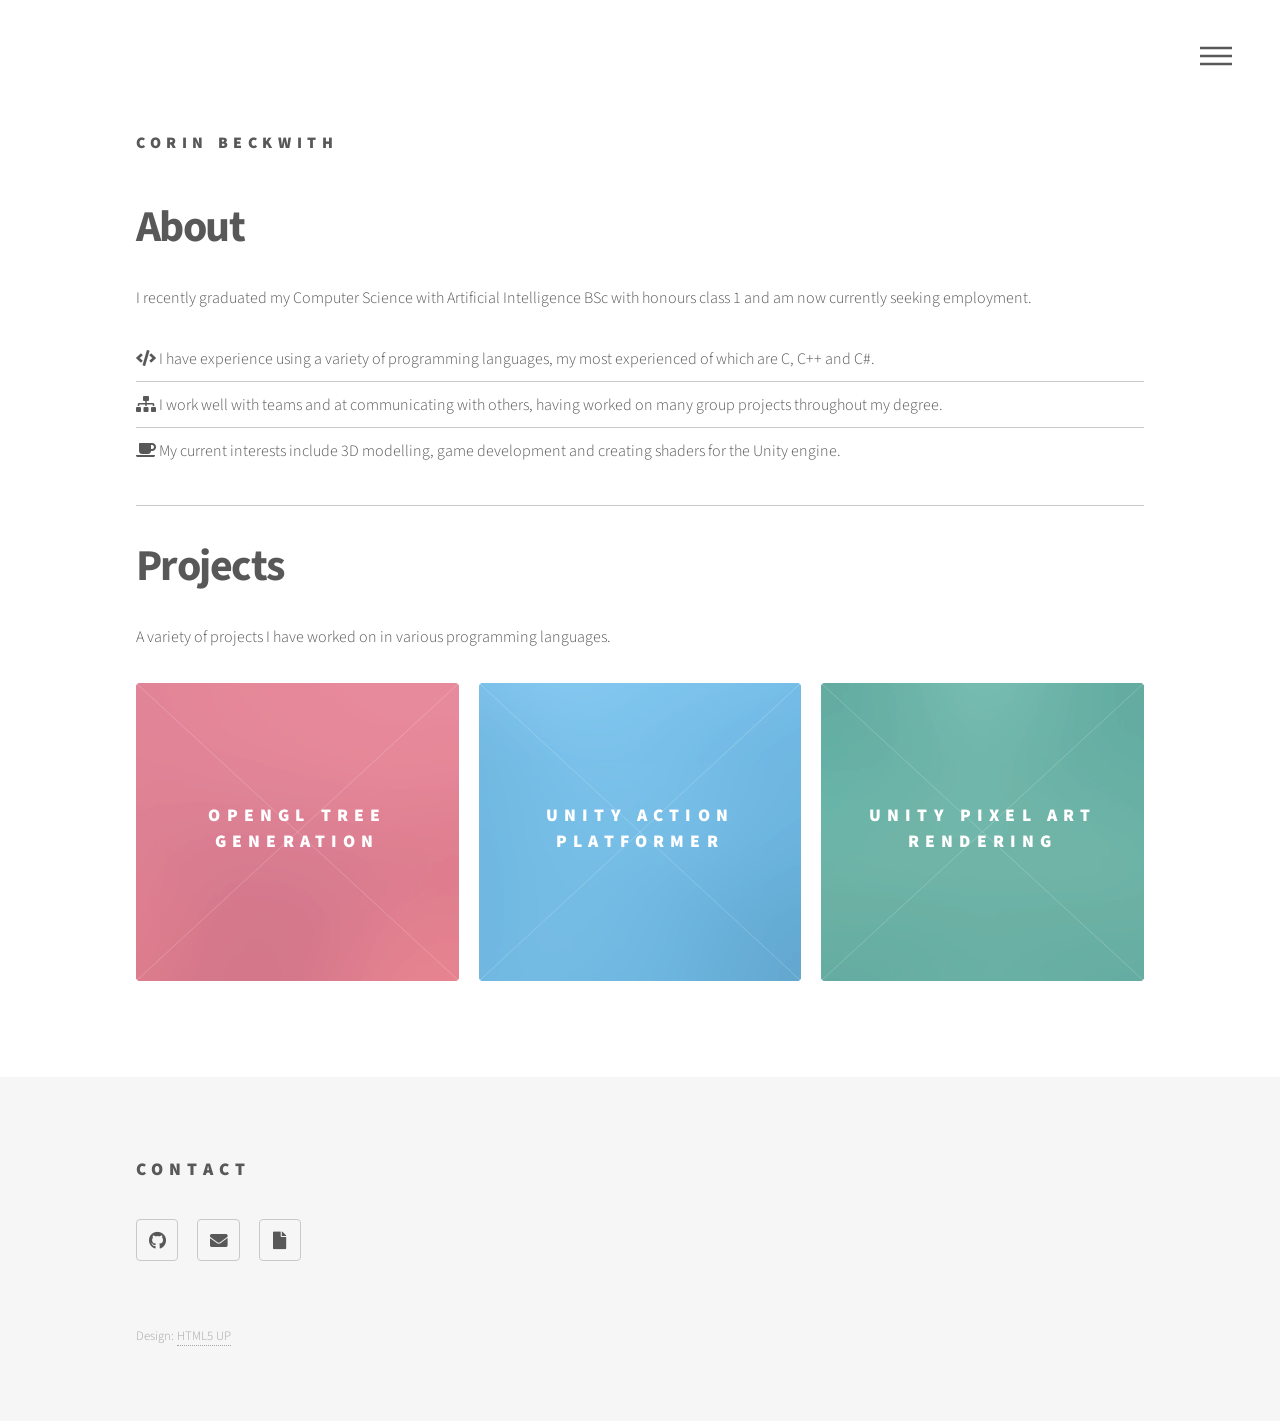
==== index.html @ a9a89be9 "Restructured file hierarchy" ====
<!DOCTYPE HTML>
<!--
	Phantom by HTML5 UP
	html5up.net | @ajlkn
	Free for personal and commercial use under the CCA 3.0 license (html5up.net/license)
-->
<html>
	<head>
		<title>Corin Beckwith</title>
		<meta charset="utf-8" />
		<meta name="viewport" content="width=device-width, initial-scale=1, user-scalable=no" />
		<link rel="stylesheet" href="assets/css/main.css" />
		<noscript><link rel="stylesheet" href="assets/css/noscript.css" /></noscript>
	</head>
	<body class="is-preload">
		<!-- Wrapper -->
			<div id="wrapper">

				<!-- Header -->
					<header id="header">
						<div class="inner">

							<!-- Logo -->
								<a href="index.html" class="logo">
									<span class="title">Corin Beckwith</span>
								</a>

							<!-- Nav -->
								<nav>
									<ul>
										<li><a href="#menu">Menu</a></li>
									</ul>
								</nav>

						</div>
					</header>

				<!-- Menu -->
					<nav id="menu">
						<h2>Menu</h2>
						<ul>
							<li><a href="index.html">Home</a></li>
							<li><a href="contact.html">Contact</a></li>
						</ul>
					</nav>

				<!-- Main -->
					<div id="main">
						<div class="inner">
							<header>
								<h1>About<br /></h1>
								<p>I recently graduated my Computer Science with Artificial Intelligence BSc with honours class 1 and am now currently seeking employment.</p>
									<ul class="alt">
										<li><i class="icon solid fa-code"></i> I have experience using a variety of programming languages, my most experienced of which are C, C++ and C#.</li>
										<li><i class="icon solid fa-sitemap"></i> I work well with teams and at communicating with others, having worked on many group projects throughout my degree.</li>
										<li><i class="icon solid fa-coffee"></i> My current interests include 3D modelling, game development and creating shaders for the Unity engine.</li> 
									</ul>
								<hr />
								<h1>Projects<br /></h1>
								<p>A variety of projects I have worked on in various programming languages.</p>
							</header>
							<section class="tiles">
								<article class="style1">
									<span class="image">
										<img src="images/pic01.jpg" alt="" />
									</span>
									<a href="project1.html">
										<h2>OpenGL Tree Generation</h2>
										<div class="content">
											<p>C++ | My degree dissertation on procedural tree generation with level of detail (LOD) variants.</p>
										</div>
									</a>
								</article>
								<article class="style2">
									<span class="image">
										<img src="images/pic02.jpg" alt="" />
									</span>
									<a href="project2.html">
										<h2>Unity Action Platformer</h2>
										<div class="content">
											<p>C# | Unity | A personal game I've been gradually developing by myself.</p>
										</div>
									</a>
								</article>
								<article class="style3">
									<span class="image">
										<img src="images/pic03.jpg" alt="" />
									</span>
									<a href="project3.html">
										<h2>Unity Pixel Art Rendering</h2>
										<div class="content">
											<p>C# | Unity | A small project to achieve a 2D pixel art aesthetic when rendering 3D objects.</p>
										</div>
									</a>
								</article>
								<!--
								<article class="style4">
									<span class="image">
										<img src="images/pic04.jpg" alt="" />
									</span>
									<a href="generic.html">
										<h2>Tempus</h2>
										<div class="content">
											<p>Sed nisl arcu euismod sit amet nisi lorem etiam dolor veroeros et feugiat.</p>
										</div>
									</a>
								</article>
								<article class="style5">
									<span class="image">
										<img src="images/pic05.jpg" alt="" />
									</span>
									<a href="generic.html">
										<h2>Aliquam</h2>
										<div class="content">
											<p>Sed nisl arcu euismod sit amet nisi lorem etiam dolor veroeros et feugiat.</p>
										</div>
									</a>
								</article>
								<article class="style6">
									<span class="image">
										<img src="images/pic06.jpg" alt="" />
									</span>
									<a href="generic.html">
										<h2>Veroeros</h2>
										<div class="content">
											<p>Sed nisl arcu euismod sit amet nisi lorem etiam dolor veroeros et feugiat.</p>
										</div>
									</a>
								</article>
								<article class="style2">
									<span class="image">
										<img src="images/pic07.jpg" alt="" />
									</span>
									<a href="generic.html">
										<h2>Ipsum</h2>
										<div class="content">
											<p>Sed nisl arcu euismod sit amet nisi lorem etiam dolor veroeros et feugiat.</p>
										</div>
									</a>
								</article>
								<article class="style3">
									<span class="image">
										<img src="images/pic08.jpg" alt="" />
									</span>
									<a href="generic.html">
										<h2>Dolor</h2>
										<div class="content">
											<p>Sed nisl arcu euismod sit amet nisi lorem etiam dolor veroeros et feugiat.</p>
										</div>
									</a>
								</article>
								<article class="style1">
									<span class="image">
										<img src="images/pic09.jpg" alt="" />
									</span>
									<a href="generic.html">
										<h2>Nullam</h2>
										<div class="content">
											<p>Sed nisl arcu euismod sit amet nisi lorem etiam dolor veroeros et feugiat.</p>
										</div>
									</a>
								</article>
								<article class="style5">
									<span class="image">
										<img src="images/pic10.jpg" alt="" />
									</span>
									<a href="generic.html">
										<h2>Ultricies</h2>
										<div class="content">
											<p>Sed nisl arcu euismod sit amet nisi lorem etiam dolor veroeros et feugiat.</p>
										</div>
									</a>
								</article>
								<article class="style6">
									<span class="image">
										<img src="images/pic11.jpg" alt="" />
									</span>
									<a href="generic.html">
										<h2>Dictum</h2>
										<div class="content">
											<p>Sed nisl arcu euismod sit amet nisi lorem etiam dolor veroeros et feugiat.</p>
										</div>
									</a>
								</article>
								<article class="style4">
									<span class="image">
										<img src="images/pic12.jpg" alt="" />
									</span>
									<a href="generic.html">
										<h2>Pretium</h2>
										<div class="content">
											<p>Sed nisl arcu euismod sit amet nisi lorem etiam dolor veroeros et feugiat.</p>
										</div>
									</a>
								</article>
								-->
							</section>
						</div>
					</div>

					<!-- Footer -->
					<footer id="footer">
						<div class="inner">
							<section>
								<h2>Contact</h2>
								<ul class="icons">
									<li><a href="https://github.com/Spectrum73" class="icon brands style2 fa-github"><span class="label">GitHub</span></a></li>
									<li><a href="mailto: corinbeckwith@gmail.com" class="icon solid style2 fa-envelope"><span class="label">Email</span></a></li>
									<li><a href="https://www.linkedin.com/in/corin-beckwith-b2b0a7327/" class="icon solid style2 fa-file"><span class="label"></span></a></li>
								</ul>
							</section>
							<ul class="copyright">
								<li>Design: <a href="http://html5up.net">HTML5 UP</a></li>
							</ul>
						</div>
					</footer>

			</div>

		<!-- Scripts -->
			<script src="assets/js/jquery.min.js"></script>
			<script src="assets/js/browser.min.js"></script>
			<script src="assets/js/breakpoints.min.js"></script>
			<script src="assets/js/util.js"></script>
			<script src="assets/js/main.js"></script>

	</body>
</html>
---- assets/css/main.css ----
@import url(fontawesome-all.min.css);
@import url("https://fonts.googleapis.com/css?family=Source+Sans+Pro:300,700,900");

/*
	Phantom by HTML5 UP
	html5up.net | @ajlkn
	Free for personal and commercial use under the CCA 3.0 license (html5up.net/license)
*/

html, body, div, span, applet, object,
iframe, h1, h2, h3, h4, h5, h6, p, blockquote,
pre, a, abbr, acronym, address, big, cite,
code, del, dfn, em, img, ins, kbd, q, s, samp,
small, strike, strong, sub, sup, tt, var, b,
u, i, center, dl, dt, dd, ol, ul, li, fieldset,
form, label, legend, table, caption, tbody,
tfoot, thead, tr, th, td, article, aside,
canvas, details, embed, figure, figcaption,
footer, header, hgroup, menu, nav, output, ruby,
section, summary, time, mark, audio, video {
	margin: 0;
	padding: 0;
	border: 0;
	font-size: 100%;
	font: inherit;
	vertical-align: baseline;}

article, aside, details, figcaption, figure,
footer, header, hgroup, menu, nav, section {
	display: block;}

body {
	line-height: 1;
}

ol, ul {
	list-style: none;
}

blockquote, q {
	quotes: none;
}

	blockquote:before, blockquote:after, q:before, q:after {
		content: '';
		content: none;
	}

table {
	border-collapse: collapse;
	border-spacing: 0;
}

body {
	-webkit-text-size-adjust: none;
}

mark {
	background-color: transparent;
	color: inherit;
}

input::-moz-focus-inner {
	border: 0;
	padding: 0;
}

input, select, textarea {
	-moz-appearance: none;
	-webkit-appearance: none;
	-ms-appearance: none;
	appearance: none;
}

/* Basic */

	@-ms-viewport {
		width: device-width;
	}

	body {
		-ms-overflow-style: scrollbar;
	}

	@media screen and (max-width: 480px) {

		html, body {
			min-width: 320px;
		}

	}

	html {
		box-sizing: border-box;
	}

	*, *:before, *:after {
		box-sizing: inherit;
	}

	body {
		background: #ffffff;
	}

		body.is-preload *, body.is-preload *:before, body.is-preload *:after {
			-moz-animation: none !important;
			-webkit-animation: none !important;
			-ms-animation: none !important;
			animation: none !important;
			-moz-transition: none !important;
			-webkit-transition: none !important;
			-ms-transition: none !important;
			transition: none !important;
		}

/* Type */

	body, input, select, textarea {
		color: #585858;
		font-family: "Source Sans Pro", Helvetica, sans-serif;
		font-size: 16pt;
		font-weight: 300;
		line-height: 1.75;
	}

		@media screen and (max-width: 1680px) {

			body, input, select, textarea {
				font-size: 14pt;
			}

		}

		@media screen and (max-width: 1280px) {

			body, input, select, textarea {
				font-size: 12pt;
			}

		}

	a {
		-moz-transition: border-bottom-color 0.2s ease, color 0.2s ease;
		-webkit-transition: border-bottom-color 0.2s ease, color 0.2s ease;
		-ms-transition: border-bottom-color 0.2s ease, color 0.2s ease;
		transition: border-bottom-color 0.2s ease, color 0.2s ease;
		text-decoration: none;
		color: #585858;
		border-bottom: dotted 1px rgba(88, 88, 88, 0.5);
	}

		a:hover {
			border-bottom-color: transparent;
			color: #f2849e !important;
		}

	strong, b {
		font-weight: 900;
	}

	em, i {
		font-style: italic;
	}

	p {
		margin: 0 0 2em 0;
	}

	h1 {
		font-size: 2.75em;
		font-weight: 700;
		line-height: 1.3;
		margin: 0 0 1em 0;
		letter-spacing: -0.035em;
	}

		h1 a {
			color: inherit;
		}

		@media screen and (max-width: 736px) {

			h1 {
				font-size: 2em;
				margin: 0 0 1em 0;
			}

		}

		@media screen and (max-width: 360px) {

			h1 {
				font-size: 1.75em;
			}

		}

	h2, h3, h4, h5, h6 {
		font-weight: 900;
		line-height: 1.5;
		margin: 0 0 2em 0;
		text-transform: uppercase;
		letter-spacing: 0.35em;
	}

		h2 a, h3 a, h4 a, h5 a, h6 a {
			color: inherit;
		}

	h2 {
		font-size: 1.1em;
	}

	h3 {
		font-size: 1em;
	}

	h4 {
		font-size: 0.8em;
	}

	h5 {
		font-size: 0.8em;
	}

	h6 {
		font-size: 0.8em;
	}

	@media screen and (max-width: 980px) {

		h1 br, h2 br, h3 br, h4 br, h5 br, h6 br {
			display: none;
		}

	}

	@media screen and (max-width: 736px) {

		h2 {
			font-size: 1em;
		}

		h3 {
			font-size: 0.8em;
		}

	}

	sub {
		font-size: 0.8em;
		position: relative;
		top: 0.5em;
	}

	sup {
		font-size: 0.8em;
		position: relative;
		top: -0.5em;
	}

	blockquote {
		border-left: solid 4px #c9c9c9;
		font-style: italic;
		margin: 0 0 2em 0;
		padding: 0.5em 0 0.5em 2em;
	}

	code {
		background: rgba(144, 144, 144, 0.075);
		border-radius: 4px;
		border: solid 1px #c9c9c9;
		font-family: "Courier New", monospace;
		font-size: 0.9em;
		margin: 0 0.25em;
		padding: 0.25em 0.65em;
	}

	pre {
		-webkit-overflow-scrolling: touch;
		font-family: "Courier New", monospace;
		font-size: 0.9em;
		margin: 0 0 2em 0;
	}

		pre code {
			display: block;
			line-height: 1.75;
			padding: 1em 1.5em;
			overflow-x: auto;
		}

	hr {
		border: 0;
		border-bottom: solid 1px #c9c9c9;
		margin: 2em 0;
	}

		hr.major {
			margin: 3em 0;
		}

	.align-left {
		text-align: left;
	}

	.align-center {
		text-align: center;
	}

	.align-right {
		text-align: right;
	}

/* Row */

	.row {
		display: flex;
		flex-wrap: wrap;
		box-sizing: border-box;
		align-items: stretch;
	}

		.row > * {
			box-sizing: border-box;
		}

		.row.gtr-uniform > * > :last-child {
			margin-bottom: 0;
		}

		.row.aln-left {
			justify-content: flex-start;
		}

		.row.aln-center {
			justify-content: center;
		}

		.row.aln-right {
			justify-content: flex-end;
		}

		.row.aln-top {
			align-items: flex-start;
		}

		.row.aln-middle {
			align-items: center;
		}

		.row.aln-bottom {
			align-items: flex-end;
		}

		.row > .imp {
			order: -1;
		}

		.row > .col-1 {
			width: 8.33333%;
		}

		.row > .off-1 {
			margin-left: 8.33333%;
		}

		.row > .col-2 {
			width: 16.66667%;
		}

		.row > .off-2 {
			margin-left: 16.66667%;
		}

		.row > .col-3 {
			width: 25%;
		}

		.row > .off-3 {
			margin-left: 25%;
		}

		.row > .col-4 {
			width: 33.33333%;
		}

		.row > .off-4 {
			margin-left: 33.33333%;
		}

		.row > .col-5 {
			width: 41.66667%;
		}

		.row > .off-5 {
			margin-left: 41.66667%;
		}

		.row > .col-6 {
			width: 50%;
		}

		.row > .off-6 {
			margin-left: 50%;
		}

		.row > .col-7 {
			width: 58.33333%;
		}

		.row > .off-7 {
			margin-left: 58.33333%;
		}

		.row > .col-8 {
			width: 66.66667%;
		}

		.row > .off-8 {
			margin-left: 66.66667%;
		}

		.row > .col-9 {
			width: 75%;
		}

		.row > .off-9 {
			margin-left: 75%;
		}

		.row > .col-10 {
			width: 83.33333%;
		}

		.row > .off-10 {
			margin-left: 83.33333%;
		}

		.row > .col-11 {
			width: 91.66667%;
		}

		.row > .off-11 {
			margin-left: 91.66667%;
		}

		.row > .col-12 {
			width: 100%;
		}

		.row > .off-12 {
			margin-left: 100%;
		}

		.row.gtr-0 {
			margin-top: 0;
			margin-left: 0em;
		}

			.row.gtr-0 > * {
				padding: 0 0 0 0em;
			}

			.row.gtr-0.gtr-uniform {
				margin-top: 0em;
			}

				.row.gtr-0.gtr-uniform > * {
					padding-top: 0em;
				}

		.row.gtr-25 {
			margin-top: 0;
			margin-left: -0.5em;
		}

			.row.gtr-25 > * {
				padding: 0 0 0 0.5em;
			}

			.row.gtr-25.gtr-uniform {
				margin-top: -0.5em;
			}

				.row.gtr-25.gtr-uniform > * {
					padding-top: 0.5em;
				}

		.row.gtr-50 {
			margin-top: 0;
			margin-left: -1em;
		}

			.row.gtr-50 > * {
				padding: 0 0 0 1em;
			}

			.row.gtr-50.gtr-uniform {
				margin-top: -1em;
			}

				.row.gtr-50.gtr-uniform > * {
					padding-top: 1em;
				}

		.row {
			margin-top: 0;
			margin-left: -2em;
		}

			.row > * {
				padding: 0 0 0 2em;
			}

			.row.gtr-uniform {
				margin-top: -2em;
			}

				.row.gtr-uniform > * {
					padding-top: 2em;
				}

		.row.gtr-150 {
			margin-top: 0;
			margin-left: -3em;
		}

			.row.gtr-150 > * {
				padding: 0 0 0 3em;
			}

			.row.gtr-150.gtr-uniform {
				margin-top: -3em;
			}

				.row.gtr-150.gtr-uniform > * {
					padding-top: 3em;
				}

		.row.gtr-200 {
			margin-top: 0;
			margin-left: -4em;
		}

			.row.gtr-200 > * {
				padding: 0 0 0 4em;
			}

			.row.gtr-200.gtr-uniform {
				margin-top: -4em;
			}

				.row.gtr-200.gtr-uniform > * {
					padding-top: 4em;
				}

		@media screen and (max-width: 1680px) {

			.row {
				display: flex;
				flex-wrap: wrap;
				box-sizing: border-box;
				align-items: stretch;
			}

				.row > * {
					box-sizing: border-box;
				}

				.row.gtr-uniform > * > :last-child {
					margin-bottom: 0;
				}

				.row.aln-left {
					justify-content: flex-start;
				}

				.row.aln-center {
					justify-content: center;
				}

				.row.aln-right {
					justify-content: flex-end;
				}

				.row.aln-top {
					align-items: flex-start;
				}

				.row.aln-middle {
					align-items: center;
				}

				.row.aln-bottom {
					align-items: flex-end;
				}

				.row > .imp-xlarge {
					order: -1;
				}

				.row > .col-1-xlarge {
					width: 8.33333%;
				}

				.row > .off-1-xlarge {
					margin-left: 8.33333%;
				}

				.row > .col-2-xlarge {
					width: 16.66667%;
				}

				.row > .off-2-xlarge {
					margin-left: 16.66667%;
				}

				.row > .col-3-xlarge {
					width: 25%;
				}

				.row > .off-3-xlarge {
					margin-left: 25%;
				}

				.row > .col-4-xlarge {
					width: 33.33333%;
				}

				.row > .off-4-xlarge {
					margin-left: 33.33333%;
				}

				.row > .col-5-xlarge {
					width: 41.66667%;
				}

				.row > .off-5-xlarge {
					margin-left: 41.66667%;
				}

				.row > .col-6-xlarge {
					width: 50%;
				}

				.row > .off-6-xlarge {
					margin-left: 50%;
				}

				.row > .col-7-xlarge {
					width: 58.33333%;
				}

				.row > .off-7-xlarge {
					margin-left: 58.33333%;
				}

				.row > .col-8-xlarge {
					width: 66.66667%;
				}

				.row > .off-8-xlarge {
					margin-left: 66.66667%;
				}

				.row > .col-9-xlarge {
					width: 75%;
				}

				.row > .off-9-xlarge {
					margin-left: 75%;
				}

				.row > .col-10-xlarge {
					width: 83.33333%;
				}

				.row > .off-10-xlarge {
					margin-left: 83.33333%;
				}

				.row > .col-11-xlarge {
					width: 91.66667%;
				}

				.row > .off-11-xlarge {
					margin-left: 91.66667%;
				}

				.row > .col-12-xlarge {
					width: 100%;
				}

				.row > .off-12-xlarge {
					margin-left: 100%;
				}

				.row.gtr-0 {
					margin-top: 0;
					margin-left: 0em;
				}

					.row.gtr-0 > * {
						padding: 0 0 0 0em;
					}

					.row.gtr-0.gtr-uniform {
						margin-top: 0em;
					}

						.row.gtr-0.gtr-uniform > * {
							padding-top: 0em;
						}

				.row.gtr-25 {
					margin-top: 0;
					margin-left: -0.5em;
				}

					.row.gtr-25 > * {
						padding: 0 0 0 0.5em;
					}

					.row.gtr-25.gtr-uniform {
						margin-top: -0.5em;
					}

						.row.gtr-25.gtr-uniform > * {
							padding-top: 0.5em;
						}

				.row.gtr-50 {
					margin-top: 0;
					margin-left: -1em;
				}

					.row.gtr-50 > * {
						padding: 0 0 0 1em;
					}

					.row.gtr-50.gtr-uniform {
						margin-top: -1em;
					}

						.row.gtr-50.gtr-uniform > * {
							padding-top: 1em;
						}

				.row {
					margin-top: 0;
					margin-left: -2em;
				}

					.row > * {
						padding: 0 0 0 2em;
					}

					.row.gtr-uniform {
						margin-top: -2em;
					}

						.row.gtr-uniform > * {
							padding-top: 2em;
						}

				.row.gtr-150 {
					margin-top: 0;
					margin-left: -3em;
				}

					.row.gtr-150 > * {
						padding: 0 0 0 3em;
					}

					.row.gtr-150.gtr-uniform {
						margin-top: -3em;
					}

						.row.gtr-150.gtr-uniform > * {
							padding-top: 3em;
						}

				.row.gtr-200 {
					margin-top: 0;
					margin-left: -4em;
				}

					.row.gtr-200 > * {
						padding: 0 0 0 4em;
					}

					.row.gtr-200.gtr-uniform {
						margin-top: -4em;
					}

						.row.gtr-200.gtr-uniform > * {
							padding-top: 4em;
						}

		}

		@media screen and (max-width: 1280px) {

			.row {
				display: flex;
				flex-wrap: wrap;
				box-sizing: border-box;
				align-items: stretch;
			}

				.row > * {
					box-sizing: border-box;
				}

				.row.gtr-uniform > * > :last-child {
					margin-bottom: 0;
				}

				.row.aln-left {
					justify-content: flex-start;
				}

				.row.aln-center {
					justify-content: center;
				}

				.row.aln-right {
					justify-content: flex-end;
				}

				.row.aln-top {
					align-items: flex-start;
				}

				.row.aln-middle {
					align-items: center;
				}

				.row.aln-bottom {
					align-items: flex-end;
				}

				.row > .imp-large {
					order: -1;
				}

				.row > .col-1-large {
					width: 8.33333%;
				}

				.row > .off-1-large {
					margin-left: 8.33333%;
				}

				.row > .col-2-large {
					width: 16.66667%;
				}

				.row > .off-2-large {
					margin-left: 16.66667%;
				}

				.row > .col-3-large {
					width: 25%;
				}

				.row > .off-3-large {
					margin-left: 25%;
				}

				.row > .col-4-large {
					width: 33.33333%;
				}

				.row > .off-4-large {
					margin-left: 33.33333%;
				}

				.row > .col-5-large {
					width: 41.66667%;
				}

				.row > .off-5-large {
					margin-left: 41.66667%;
				}

				.row > .col-6-large {
					width: 50%;
				}

				.row > .off-6-large {
					margin-left: 50%;
				}

				.row > .col-7-large {
					width: 58.33333%;
				}

				.row > .off-7-large {
					margin-left: 58.33333%;
				}

				.row > .col-8-large {
					width: 66.66667%;
				}

				.row > .off-8-large {
					margin-left: 66.66667%;
				}

				.row > .col-9-large {
					width: 75%;
				}

				.row > .off-9-large {
					margin-left: 75%;
				}

				.row > .col-10-large {
					width: 83.33333%;
				}

				.row > .off-10-large {
					margin-left: 83.33333%;
				}

				.row > .col-11-large {
					width: 91.66667%;
				}

				.row > .off-11-large {
					margin-left: 91.66667%;
				}

				.row > .col-12-large {
					width: 100%;
				}

				.row > .off-12-large {
					margin-left: 100%;
				}

				.row.gtr-0 {
					margin-top: 0;
					margin-left: 0em;
				}

					.row.gtr-0 > * {
						padding: 0 0 0 0em;
					}

					.row.gtr-0.gtr-uniform {
						margin-top: 0em;
					}

						.row.gtr-0.gtr-uniform > * {
							padding-top: 0em;
						}

				.row.gtr-25 {
					margin-top: 0;
					margin-left: -0.5em;
				}

					.row.gtr-25 > * {
						padding: 0 0 0 0.5em;
					}

					.row.gtr-25.gtr-uniform {
						margin-top: -0.5em;
					}

						.row.gtr-25.gtr-uniform > * {
							padding-top: 0.5em;
						}

				.row.gtr-50 {
					margin-top: 0;
					margin-left: -1em;
				}

					.row.gtr-50 > * {
						padding: 0 0 0 1em;
					}

					.row.gtr-50.gtr-uniform {
						margin-top: -1em;
					}

						.row.gtr-50.gtr-uniform > * {
							padding-top: 1em;
						}

				.row {
					margin-top: 0;
					margin-left: -2em;
				}

					.row > * {
						padding: 0 0 0 2em;
					}

					.row.gtr-uniform {
						margin-top: -2em;
					}

						.row.gtr-uniform > * {
							padding-top: 2em;
						}

				.row.gtr-150 {
					margin-top: 0;
					margin-left: -3em;
				}

					.row.gtr-150 > * {
						padding: 0 0 0 3em;
					}

					.row.gtr-150.gtr-uniform {
						margin-top: -3em;
					}

						.row.gtr-150.gtr-uniform > * {
							padding-top: 3em;
						}

				.row.gtr-200 {
					margin-top: 0;
					margin-left: -4em;
				}

					.row.gtr-200 > * {
						padding: 0 0 0 4em;
					}

					.row.gtr-200.gtr-uniform {
						margin-top: -4em;
					}

						.row.gtr-200.gtr-uniform > * {
							padding-top: 4em;
						}

		}

		@media screen and (max-width: 980px) {

			.row {
				display: flex;
				flex-wrap: wrap;
				box-sizing: border-box;
				align-items: stretch;
			}

				.row > * {
					box-sizing: border-box;
				}

				.row.gtr-uniform > * > :last-child {
					margin-bottom: 0;
				}

				.row.aln-left {
					justify-content: flex-start;
				}

				.row.aln-center {
					justify-content: center;
				}

				.row.aln-right {
					justify-content: flex-end;
				}

				.row.aln-top {
					align-items: flex-start;
				}

				.row.aln-middle {
					align-items: center;
				}

				.row.aln-bottom {
					align-items: flex-end;
				}

				.row > .imp-medium {
					order: -1;
				}

				.row > .col-1-medium {
					width: 8.33333%;
				}

				.row > .off-1-medium {
					margin-left: 8.33333%;
				}

				.row > .col-2-medium {
					width: 16.66667%;
				}

				.row > .off-2-medium {
					margin-left: 16.66667%;
				}

				.row > .col-3-medium {
					width: 25%;
				}

				.row > .off-3-medium {
					margin-left: 25%;
				}

				.row > .col-4-medium {
					width: 33.33333%;
				}

				.row > .off-4-medium {
					margin-left: 33.33333%;
				}

				.row > .col-5-medium {
					width: 41.66667%;
				}

				.row > .off-5-medium {
					margin-left: 41.66667%;
				}

				.row > .col-6-medium {
					width: 50%;
				}

				.row > .off-6-medium {
					margin-left: 50%;
				}

				.row > .col-7-medium {
					width: 58.33333%;
				}

				.row > .off-7-medium {
					margin-left: 58.33333%;
				}

				.row > .col-8-medium {
					width: 66.66667%;
				}

				.row > .off-8-medium {
					margin-left: 66.66667%;
				}

				.row > .col-9-medium {
					width: 75%;
				}

				.row > .off-9-medium {
					margin-left: 75%;
				}

				.row > .col-10-medium {
					width: 83.33333%;
				}

				.row > .off-10-medium {
					margin-left: 83.33333%;
				}

				.row > .col-11-medium {
					width: 91.66667%;
				}

				.row > .off-11-medium {
					margin-left: 91.66667%;
				}

				.row > .col-12-medium {
					width: 100%;
				}

				.row > .off-12-medium {
					margin-left: 100%;
				}

				.row.gtr-0 {
					margin-top: 0;
					margin-left: 0em;
				}

					.row.gtr-0 > * {
						padding: 0 0 0 0em;
					}

					.row.gtr-0.gtr-uniform {
						margin-top: 0em;
					}

						.row.gtr-0.gtr-uniform > * {
							padding-top: 0em;
						}

				.row.gtr-25 {
					margin-top: 0;
					margin-left: -0.375em;
				}

					.row.gtr-25 > * {
						padding: 0 0 0 0.375em;
					}

					.row.gtr-25.gtr-uniform {
						margin-top: -0.375em;
					}

						.row.gtr-25.gtr-uniform > * {
							padding-top: 0.375em;
						}

				.row.gtr-50 {
					margin-top: 0;
					margin-left: -0.75em;
				}

					.row.gtr-50 > * {
						padding: 0 0 0 0.75em;
					}

					.row.gtr-50.gtr-uniform {
						margin-top: -0.75em;
					}

						.row.gtr-50.gtr-uniform > * {
							padding-top: 0.75em;
						}

				.row {
					margin-top: 0;
					margin-left: -1.5em;
				}

					.row > * {
						padding: 0 0 0 1.5em;
					}

					.row.gtr-uniform {
						margin-top: -1.5em;
					}

						.row.gtr-uniform > * {
							padding-top: 1.5em;
						}

				.row.gtr-150 {
					margin-top: 0;
					margin-left: -2.25em;
				}

					.row.gtr-150 > * {
						padding: 0 0 0 2.25em;
					}

					.row.gtr-150.gtr-uniform {
						margin-top: -2.25em;
					}

						.row.gtr-150.gtr-uniform > * {
							padding-top: 2.25em;
						}

				.row.gtr-200 {
					margin-top: 0;
					margin-left: -3em;
				}

					.row.gtr-200 > * {
						padding: 0 0 0 3em;
					}

					.row.gtr-200.gtr-uniform {
						margin-top: -3em;
					}

						.row.gtr-200.gtr-uniform > * {
							padding-top: 3em;
						}

		}

		@media screen and (max-width: 736px) {

			.row {
				display: flex;
				flex-wrap: wrap;
				box-sizing: border-box;
				align-items: stretch;
			}

				.row > * {
					box-sizing: border-box;
				}

				.row.gtr-uniform > * > :last-child {
					margin-bottom: 0;
				}

				.row.aln-left {
					justify-content: flex-start;
				}

				.row.aln-center {
					justify-content: center;
				}

				.row.aln-right {
					justify-content: flex-end;
				}

				.row.aln-top {
					align-items: flex-start;
				}

				.row.aln-middle {
					align-items: center;
				}

				.row.aln-bottom {
					align-items: flex-end;
				}

				.row > .imp-small {
					order: -1;
				}

				.row > .col-1-small {
					width: 8.33333%;
				}

				.row > .off-1-small {
					margin-left: 8.33333%;
				}

				.row > .col-2-small {
					width: 16.66667%;
				}

				.row > .off-2-small {
					margin-left: 16.66667%;
				}

				.row > .col-3-small {
					width: 25%;
				}

				.row > .off-3-small {
					margin-left: 25%;
				}

				.row > .col-4-small {
					width: 33.33333%;
				}

				.row > .off-4-small {
					margin-left: 33.33333%;
				}

				.row > .col-5-small {
					width: 41.66667%;
				}

				.row > .off-5-small {
					margin-left: 41.66667%;
				}

				.row > .col-6-small {
					width: 50%;
				}

				.row > .off-6-small {
					margin-left: 50%;
				}

				.row > .col-7-small {
					width: 58.33333%;
				}

				.row > .off-7-small {
					margin-left: 58.33333%;
				}

				.row > .col-8-small {
					width: 66.66667%;
				}

				.row > .off-8-small {
					margin-left: 66.66667%;
				}

				.row > .col-9-small {
					width: 75%;
				}

				.row > .off-9-small {
					margin-left: 75%;
				}

				.row > .col-10-small {
					width: 83.33333%;
				}

				.row > .off-10-small {
					margin-left: 83.33333%;
				}

				.row > .col-11-small {
					width: 91.66667%;
				}

				.row > .off-11-small {
					margin-left: 91.66667%;
				}

				.row > .col-12-small {
					width: 100%;
				}

				.row > .off-12-small {
					margin-left: 100%;
				}

				.row.gtr-0 {
					margin-top: 0;
					margin-left: 0em;
				}

					.row.gtr-0 > * {
						padding: 0 0 0 0em;
					}

					.row.gtr-0.gtr-uniform {
						margin-top: 0em;
					}

						.row.gtr-0.gtr-uniform > * {
							padding-top: 0em;
						}

				.row.gtr-25 {
					margin-top: 0;
					margin-left: -0.25em;
				}

					.row.gtr-25 > * {
						padding: 0 0 0 0.25em;
					}

					.row.gtr-25.gtr-uniform {
						margin-top: -0.25em;
					}

						.row.gtr-25.gtr-uniform > * {
							padding-top: 0.25em;
						}

				.row.gtr-50 {
					margin-top: 0;
					margin-left: -0.5em;
				}

					.row.gtr-50 > * {
						padding: 0 0 0 0.5em;
					}

					.row.gtr-50.gtr-uniform {
						margin-top: -0.5em;
					}

						.row.gtr-50.gtr-uniform > * {
							padding-top: 0.5em;
						}

				.row {
					margin-top: 0;
					margin-left: -1em;
				}

					.row > * {
						padding: 0 0 0 1em;
					}

					.row.gtr-uniform {
						margin-top: -1em;
					}

						.row.gtr-uniform > * {
							padding-top: 1em;
						}

				.row.gtr-150 {
					margin-top: 0;
					margin-left: -1.5em;
				}

					.row.gtr-150 > * {
						padding: 0 0 0 1.5em;
					}

					.row.gtr-150.gtr-uniform {
						margin-top: -1.5em;
					}

						.row.gtr-150.gtr-uniform > * {
							padding-top: 1.5em;
						}

				.row.gtr-200 {
					margin-top: 0;
					margin-left: -2em;
				}

					.row.gtr-200 > * {
						padding: 0 0 0 2em;
					}

					.row.gtr-200.gtr-uniform {
						margin-top: -2em;
					}

						.row.gtr-200.gtr-uniform > * {
							padding-top: 2em;
						}

		}

		@media screen and (max-width: 480px) {

			.row {
				display: flex;
				flex-wrap: wrap;
				box-sizing: border-box;
				align-items: stretch;
			}

				.row > * {
					box-sizing: border-box;
				}

				.row.gtr-uniform > * > :last-child {
					margin-bottom: 0;
				}

				.row.aln-left {
					justify-content: flex-start;
				}

				.row.aln-center {
					justify-content: center;
				}

				.row.aln-right {
					justify-content: flex-end;
				}

				.row.aln-top {
					align-items: flex-start;
				}

				.row.aln-middle {
					align-items: center;
				}

				.row.aln-bottom {
					align-items: flex-end;
				}

				.row > .imp-xsmall {
					order: -1;
				}

				.row > .col-1-xsmall {
					width: 8.33333%;
				}

				.row > .off-1-xsmall {
					margin-left: 8.33333%;
				}

				.row > .col-2-xsmall {
					width: 16.66667%;
				}

				.row > .off-2-xsmall {
					margin-left: 16.66667%;
				}

				.row > .col-3-xsmall {
					width: 25%;
				}

				.row > .off-3-xsmall {
					margin-left: 25%;
				}

				.row > .col-4-xsmall {
					width: 33.33333%;
				}

				.row > .off-4-xsmall {
					margin-left: 33.33333%;
				}

				.row > .col-5-xsmall {
					width: 41.66667%;
				}

				.row > .off-5-xsmall {
					margin-left: 41.66667%;
				}

				.row > .col-6-xsmall {
					width: 50%;
				}

				.row > .off-6-xsmall {
					margin-left: 50%;
				}

				.row > .col-7-xsmall {
					width: 58.33333%;
				}

				.row > .off-7-xsmall {
					margin-left: 58.33333%;
				}

				.row > .col-8-xsmall {
					width: 66.66667%;
				}

				.row > .off-8-xsmall {
					margin-left: 66.66667%;
				}

				.row > .col-9-xsmall {
					width: 75%;
				}

				.row > .off-9-xsmall {
					margin-left: 75%;
				}

				.row > .col-10-xsmall {
					width: 83.33333%;
				}

				.row > .off-10-xsmall {
					margin-left: 83.33333%;
				}

				.row > .col-11-xsmall {
					width: 91.66667%;
				}

				.row > .off-11-xsmall {
					margin-left: 91.66667%;
				}

				.row > .col-12-xsmall {
					width: 100%;
				}

				.row > .off-12-xsmall {
					margin-left: 100%;
				}

				.row.gtr-0 {
					margin-top: 0;
					margin-left: 0em;
				}

					.row.gtr-0 > * {
						padding: 0 0 0 0em;
					}

					.row.gtr-0.gtr-uniform {
						margin-top: 0em;
					}

						.row.gtr-0.gtr-uniform > * {
							padding-top: 0em;
						}

				.row.gtr-25 {
					margin-top: 0;
					margin-left: -0.25em;
				}

					.row.gtr-25 > * {
						padding: 0 0 0 0.25em;
					}

					.row.gtr-25.gtr-uniform {
						margin-top: -0.25em;
					}

						.row.gtr-25.gtr-uniform > * {
							padding-top: 0.25em;
						}

				.row.gtr-50 {
					margin-top: 0;
					margin-left: -0.5em;
				}

					.row.gtr-50 > * {
						padding: 0 0 0 0.5em;
					}

					.row.gtr-50.gtr-uniform {
						margin-top: -0.5em;
					}

						.row.gtr-50.gtr-uniform > * {
							padding-top: 0.5em;
						}

				.row {
					margin-top: 0;
					margin-left: -1em;
				}

					.row > * {
						padding: 0 0 0 1em;
					}

					.row.gtr-uniform {
						margin-top: -1em;
					}

						.row.gtr-uniform > * {
							padding-top: 1em;
						}

				.row.gtr-150 {
					margin-top: 0;
					margin-left: -1.5em;
				}

					.row.gtr-150 > * {
						padding: 0 0 0 1.5em;
					}

					.row.gtr-150.gtr-uniform {
						margin-top: -1.5em;
					}

						.row.gtr-150.gtr-uniform > * {
							padding-top: 1.5em;
						}

				.row.gtr-200 {
					margin-top: 0;
					margin-left: -2em;
				}

					.row.gtr-200 > * {
						padding: 0 0 0 2em;
					}

					.row.gtr-200.gtr-uniform {
						margin-top: -2em;
					}

						.row.gtr-200.gtr-uniform > * {
							padding-top: 2em;
						}

		}

/* Section/Article */

	section.special, article.special {
		text-align: center;
	}

	header p {
		margin-top: -1em;
	}

	@media screen and (max-width: 736px) {

		header p {
			margin-top: 0;
		}

	}

/* Icon */

	.icon {
		text-decoration: none;
		border-bottom: none;
		position: relative;
	}

		.icon:before {
			-moz-osx-font-smoothing: grayscale;
			-webkit-font-smoothing: antialiased;
			display: inline-block;
			font-style: normal;
			font-variant: normal;
			text-rendering: auto;
			line-height: 1;
			text-transform: none !important;
			font-family: 'Font Awesome 5 Free';
			font-weight: 400;
		}

		.icon > .label {
			display: none;
		}

		.icon:before {
			line-height: inherit;
		}

		.icon.solid:before {
			font-weight: 900;
		}

		.icon.brands:before {
			font-family: 'Font Awesome 5 Brands';
		}

		.icon.style2 {
			-moz-transition: background-color 0.2s ease-in-out, color 0.2s ease-in-out, border-color 0.2s ease-in-out;
			-webkit-transition: background-color 0.2s ease-in-out, color 0.2s ease-in-out, border-color 0.2s ease-in-out;
			-ms-transition: background-color 0.2s ease-in-out, color 0.2s ease-in-out, border-color 0.2s ease-in-out;
			transition: background-color 0.2s ease-in-out, color 0.2s ease-in-out, border-color 0.2s ease-in-out;
			background-color: transparent;
			border: solid 1px #c9c9c9;
			border-radius: 4px;
			width: 2.65em;
			height: 2.65em;
			display: inline-block;
			text-align: center;
			line-height: 2.65em;
			color: inherit;
		}

			.icon.style2:before {
				font-size: 1.1em;
			}

			.icon.style2:hover {
				color: #f2849e;
				border-color: #f2849e;
			}

			.icon.style2:active {
				background-color: rgba(242, 132, 158, 0.1);
			}

/* List */

	ol {
		list-style: decimal;
		margin: 0 0 2em 0;
		padding-left: 1.25em;
	}

		ol li {
			padding-left: 0.25em;
		}

	ul {
		list-style: disc;
		margin: 0 0 2em 0;
		padding-left: 1em;
	}

		ul li {
			padding-left: 0.5em;
		}

		ul.alt {
			list-style: none;
			padding-left: 0;
		}

			ul.alt li {
				border-top: solid 1px #c9c9c9;
				padding: 0.5em 0;
			}

				ul.alt li:first-child {
					border-top: 0;
					padding-top: 0;
				}

	dl {
		margin: 0 0 2em 0;
	}

		dl dt {
			display: block;
			font-weight: 900;
			margin: 0 0 1em 0;
		}

		dl dd {
			margin-left: 2em;
		}

/* Actions */

	ul.actions {
		display: -moz-flex;
		display: -webkit-flex;
		display: -ms-flex;
		display: flex;
		cursor: default;
		list-style: none;
		margin-left: -1em;
		padding-left: 0;
	}

		ul.actions li {
			padding: 0 0 0 1em;
			vertical-align: middle;
		}

		ul.actions.special {
			-moz-justify-content: center;
			-webkit-justify-content: center;
			-ms-justify-content: center;
			justify-content: center;
			width: 100%;
			margin-left: 0;
		}

			ul.actions.special li:first-child {
				padding-left: 0;
			}

		ul.actions.stacked {
			-moz-flex-direction: column;
			-webkit-flex-direction: column;
			-ms-flex-direction: column;
			flex-direction: column;
			margin-left: 0;
		}

			ul.actions.stacked li {
				padding: 1.3em 0 0 0;
			}

				ul.actions.stacked li:first-child {
					padding-top: 0;
				}

		ul.actions.fit {
			width: calc(100% + 1em);
		}

			ul.actions.fit li {
				-moz-flex-grow: 1;
				-webkit-flex-grow: 1;
				-ms-flex-grow: 1;
				flex-grow: 1;
				-moz-flex-shrink: 1;
				-webkit-flex-shrink: 1;
				-ms-flex-shrink: 1;
				flex-shrink: 1;
				width: 100%;
			}

				ul.actions.fit li > * {
					width: 100%;
				}

			ul.actions.fit.stacked {
				width: 100%;
			}

		@media screen and (max-width: 480px) {

			ul.actions:not(.fixed) {
				-moz-flex-direction: column;
				-webkit-flex-direction: column;
				-ms-flex-direction: column;
				flex-direction: column;
				margin-left: 0;
				width: 100% !important;
			}

				ul.actions:not(.fixed) li {
					-moz-flex-grow: 1;
					-webkit-flex-grow: 1;
					-ms-flex-grow: 1;
					flex-grow: 1;
					-moz-flex-shrink: 1;
					-webkit-flex-shrink: 1;
					-ms-flex-shrink: 1;
					flex-shrink: 1;
					padding: 1em 0 0 0;
					text-align: center;
					width: 100%;
				}

					ul.actions:not(.fixed) li > * {
						width: 100%;
					}

					ul.actions:not(.fixed) li:first-child {
						padding-top: 0;
					}

					ul.actions:not(.fixed) li input[type="submit"],
					ul.actions:not(.fixed) li input[type="reset"],
					ul.actions:not(.fixed) li input[type="button"],
					ul.actions:not(.fixed) li button,
					ul.actions:not(.fixed) li .button {
						width: 100%;
					}

						ul.actions:not(.fixed) li input[type="submit"].icon:before,
						ul.actions:not(.fixed) li input[type="reset"].icon:before,
						ul.actions:not(.fixed) li input[type="button"].icon:before,
						ul.actions:not(.fixed) li button.icon:before,
						ul.actions:not(.fixed) li .button.icon:before {
							margin-left: -0.5rem;
						}

		}

/* Icons */

	ul.icons {
		cursor: default;
		list-style: none;
		padding-left: 0;
		margin: -1em 0 2em -1em;
	}

		ul.icons li {
			display: inline-block;
			padding: 1em 0 0 1em;
		}

/* Form */

	form {
		margin: 0 0 2em 0;
		overflow-x: hidden;
	}

		form > :last-child {
			margin-bottom: 0;
		}

		form > .fields {
			display: -moz-flex;
			display: -webkit-flex;
			display: -ms-flex;
			display: flex;
			-moz-flex-wrap: wrap;
			-webkit-flex-wrap: wrap;
			-ms-flex-wrap: wrap;
			flex-wrap: wrap;
			width: calc(100% + 3em);
			margin: -1.5em 0 2em -1.5em;
		}

			form > .fields > .field {
				-moz-flex-grow: 0;
				-webkit-flex-grow: 0;
				-ms-flex-grow: 0;
				flex-grow: 0;
				-moz-flex-shrink: 0;
				-webkit-flex-shrink: 0;
				-ms-flex-shrink: 0;
				flex-shrink: 0;
				padding: 1.5em 0 0 1.5em;
				width: calc(100% - 1.5em);
			}

				form > .fields > .field.half {
					width: calc(50% - 0.75em);
				}

				form > .fields > .field.third {
					width: calc(100%/3 - 0.5em);
				}

				form > .fields > .field.quarter {
					width: calc(25% - 0.375em);
				}

		@media screen and (max-width: 480px) {

			form > .fields {
				width: calc(100% + 3em);
				margin: -1.5em 0 2em -1.5em;
			}

				form > .fields > .field {
					padding: 1.5em 0 0 1.5em;
					width: calc(100% - 1.5em);
				}

					form > .fields > .field.half {
						width: calc(100% - 1.5em);
					}

					form > .fields > .field.third {
						width: calc(100% - 1.5em);
					}

					form > .fields > .field.quarter {
						width: calc(100% - 1.5em);
					}

		}

	label {
		display: block;
		font-size: 0.9em;
		font-weight: 900;
		margin: 0 0 1em 0;
	}

	input[type="text"],
	input[type="password"],
	input[type="email"],
	input[type="tel"],
	select,
	textarea {
		-moz-appearance: none;
		-webkit-appearance: none;
		-ms-appearance: none;
		appearance: none;
		background-color: transparent;
		border: none;
		border-radius: 0;
		border-bottom: solid 1px #c9c9c9;
		color: inherit;
		display: block;
		outline: 0;
		padding: 0;
		text-decoration: none;
		width: 100%;
	}

		input[type="text"]:invalid,
		input[type="password"]:invalid,
		input[type="email"]:invalid,
		input[type="tel"]:invalid,
		select:invalid,
		textarea:invalid {
			box-shadow: none;
		}

		input[type="text"]:focus,
		input[type="password"]:focus,
		input[type="email"]:focus,
		input[type="tel"]:focus,
		select:focus,
		textarea:focus {
			border-bottom-color: #f2849e;
			box-shadow: inset 0 -1px 0 0 #f2849e;
		}

	select {
		background-image: url("data:image/svg+xml;charset=utf8,%3Csvg xmlns='http://www.w3.org/2000/svg' width='40' height='40' preserveAspectRatio='none' viewBox='0 0 40 40'%3E%3Cpath d='M9.4,12.3l10.4,10.4l10.4-10.4c0.2-0.2,0.5-0.4,0.9-0.4c0.3,0,0.6,0.1,0.9,0.4l3.3,3.3c0.2,0.2,0.4,0.5,0.4,0.9 c0,0.4-0.1,0.6-0.4,0.9L20.7,31.9c-0.2,0.2-0.5,0.4-0.9,0.4c-0.3,0-0.6-0.1-0.9-0.4L4.3,17.3c-0.2-0.2-0.4-0.5-0.4-0.9 c0-0.4,0.1-0.6,0.4-0.9l3.3-3.3c0.2-0.2,0.5-0.4,0.9-0.4S9.1,12.1,9.4,12.3z' fill='%23c9c9c9' /%3E%3C/svg%3E");
		background-size: 1.25rem;
		background-repeat: no-repeat;
		background-position: calc(100% - 1rem) center;
		height: 3em;
		padding-right: 3em;
		text-overflow: ellipsis;
	}

		select option {
			background: #ffffff;
		}

		select:focus::-ms-value {
			background-color: transparent;
		}

		select::-ms-expand {
			display: none;
		}

	input[type="text"],
	input[type="password"],
	input[type="email"],
	select {
		height: 3em;
	}

	textarea {
		padding: 0;
		min-height: 3.75em;
	}

	input[type="checkbox"],
	input[type="radio"] {
		-moz-appearance: none;
		-webkit-appearance: none;
		-ms-appearance: none;
		appearance: none;
		display: block;
		float: left;
		margin-right: -2em;
		opacity: 0;
		width: 1em;
		z-index: -1;
	}

		input[type="checkbox"] + label,
		input[type="radio"] + label {
			text-decoration: none;
			color: #585858;
			cursor: pointer;
			display: inline-block;
			font-size: 1em;
			font-weight: 300;
			padding-left: 2.55em;
			padding-right: 0.75em;
			position: relative;
		}

			input[type="checkbox"] + label:before,
			input[type="radio"] + label:before {
				-moz-osx-font-smoothing: grayscale;
				-webkit-font-smoothing: antialiased;
				display: inline-block;
				font-style: normal;
				font-variant: normal;
				text-rendering: auto;
				line-height: 1;
				text-transform: none !important;
				font-family: 'Font Awesome 5 Free';
				font-weight: 900;
			}

			input[type="checkbox"] + label:before,
			input[type="radio"] + label:before {
				border-radius: 4px;
				border: solid 1px #c9c9c9;
				content: '';
				display: inline-block;
				font-size: 0.8em;
				height: 2.25em;
				left: 0;
				line-height: 2.25em;
				position: absolute;
				text-align: center;
				top: 0;
				width: 2.25em;
			}

		input[type="checkbox"]:checked + label:before,
		input[type="radio"]:checked + label:before {
			background: #585858;
			border-color: #585858;
			color: #ffffff;
			content: '\f00c';
		}

		input[type="checkbox"]:focus + label:before,
		input[type="radio"]:focus + label:before {
			border-color: #f2849e;
			box-shadow: 0 0 0 1px #f2849e;
		}

	input[type="checkbox"] + label:before {
		border-radius: 4px;
	}

	input[type="radio"] + label:before {
		border-radius: 100%;
	}

/* Box */

	.box {
		border-radius: 4px;
		border: solid 1px #c9c9c9;
		margin-bottom: 2em;
		padding: 1.5em;
	}

		.box > :last-child,
		.box > :last-child > :last-child,
		.box > :last-child > :last-child > :last-child {
			margin-bottom: 0;
		}

		.box.alt {
			border: 0;
			border-radius: 0;
			padding: 0;
		}

/* Image */

	.image {
		border-radius: 4px;
		border: 0;
		display: inline-block;
		position: relative;
	}

		.image img {
			border-radius: 4px;
			display: block;
		}

		.image.left, .image.right {
			max-width: 40%;
		}

			.image.left img, .image.right img {
				width: 100%;
			}

		.image.left {
			float: left;
			padding: 0 1.5em 1em 0;
			top: 0.25em;
		}

		.image.right {
			float: right;
			padding: 0 0 1em 1.5em;
			top: 0.25em;
		}

		.image.fit {
			display: block;
			margin: 0 0 2em 0;
			width: 100%;
		}

			.image.fit img {
				width: 100%;
			}

		.image.main {
			display: block;
			margin: 0 0 3em 0;
			width: 100%;
		}

			.image.main img {
				width: 100%;
			}

			@media screen and (max-width: 736px) {

				.image.main {
					margin: 0 0 2em 0;
				}

			}

/* Table */

	.table-wrapper {
		-webkit-overflow-scrolling: touch;
		overflow-x: auto;
	}

	table {
		margin: 0 0 2em 0;
		width: 100%;
	}

		table tbody tr {
			border: solid 1px #c9c9c9;
			border-left: 0;
			border-right: 0;
		}

			table tbody tr:nth-child(2n + 1) {
				background-color: rgba(144, 144, 144, 0.075);
			}

		table td {
			padding: 0.75em 0.75em;
		}

		table th {
			font-size: 0.9em;
			font-weight: 900;
			padding: 0 0.75em 0.75em 0.75em;
			text-align: left;
		}

		table thead {
			border-bottom: solid 2px #c9c9c9;
		}

		table tfoot {
			border-top: solid 2px #c9c9c9;
		}

		table.alt {
			border-collapse: separate;
		}

			table.alt tbody tr td {
				border: solid 1px #c9c9c9;
				border-left-width: 0;
				border-top-width: 0;
			}

				table.alt tbody tr td:first-child {
					border-left-width: 1px;
				}

			table.alt tbody tr:first-child td {
				border-top-width: 1px;
			}

			table.alt thead {
				border-bottom: 0;
			}

			table.alt tfoot {
				border-top: 0;
			}

/* Button */

	input[type="submit"],
	input[type="reset"],
	input[type="button"],
	button,
	.button {
		-moz-appearance: none;
		-webkit-appearance: none;
		-ms-appearance: none;
		appearance: none;
		-moz-transition: background-color 0.2s ease-in-out, color 0.2s ease-in-out, box-shadow 0.2s ease-in-out;
		-webkit-transition: background-color 0.2s ease-in-out, color 0.2s ease-in-out, box-shadow 0.2s ease-in-out;
		-ms-transition: background-color 0.2s ease-in-out, color 0.2s ease-in-out, box-shadow 0.2s ease-in-out;
		transition: background-color 0.2s ease-in-out, color 0.2s ease-in-out, box-shadow 0.2s ease-in-out;
		background-color: transparent;
		border-radius: 4px;
		border: 0;
		box-shadow: inset 0 0 0 2px #585858;
		color: #585858 !important;
		cursor: pointer;
		display: inline-block;
		font-size: 0.8em;
		font-weight: 900;
		height: 3.5em;
		letter-spacing: 0.35em;
		line-height: 3.45em;
		overflow: hidden;
		padding: 0 1.25em 0 1.6em;
		text-align: center;
		text-decoration: none;
		text-overflow: ellipsis;
		text-transform: uppercase;
		white-space: nowrap;
	}

		input[type="submit"].icon:before,
		input[type="reset"].icon:before,
		input[type="button"].icon:before,
		button.icon:before,
		.button.icon:before {
			margin-right: 0.5em;
		}

		input[type="submit"].fit,
		input[type="reset"].fit,
		input[type="button"].fit,
		button.fit,
		.button.fit {
			width: 100%;
		}

		input[type="submit"]:hover,
		input[type="reset"]:hover,
		input[type="button"]:hover,
		button:hover,
		.button:hover {
			color: #f2849e !important;
			box-shadow: inset 0 0 0 2px #f2849e;
		}

		input[type="submit"]:active,
		input[type="reset"]:active,
		input[type="button"]:active,
		button:active,
		.button:active {
			background-color: rgba(242, 132, 158, 0.1);
		}

		input[type="submit"].small,
		input[type="reset"].small,
		input[type="button"].small,
		button.small,
		.button.small {
			font-size: 0.6em;
		}

		input[type="submit"].large,
		input[type="reset"].large,
		input[type="button"].large,
		button.large,
		.button.large {
			font-size: 1em;
		}

		input[type="submit"].primary,
		input[type="reset"].primary,
		input[type="button"].primary,
		button.primary,
		.button.primary {
			box-shadow: none;
			background-color: #585858;
			color: #ffffff !important;
		}

			input[type="submit"].primary:hover,
			input[type="reset"].primary:hover,
			input[type="button"].primary:hover,
			button.primary:hover,
			.button.primary:hover {
				background-color: #f2849e;
			}

			input[type="submit"].primary:active,
			input[type="reset"].primary:active,
			input[type="button"].primary:active,
			button.primary:active,
			.button.primary:active {
				background-color: #ee5f81;
			}

		input[type="submit"].disabled, input[type="submit"]:disabled,
		input[type="reset"].disabled,
		input[type="reset"]:disabled,
		input[type="button"].disabled,
		input[type="button"]:disabled,
		button.disabled,
		button:disabled,
		.button.disabled,
		.button:disabled {
			pointer-events: none;
			opacity: 0.25;
		}

/* Tiles */

	.tiles {
		display: -moz-flex;
		display: -webkit-flex;
		display: -ms-flex;
		display: flex;
		-moz-flex-wrap: wrap;
		-webkit-flex-wrap: wrap;
		-ms-flex-wrap: wrap;
		flex-wrap: wrap;
		postiion: relative;
		margin: -2.5em 0 0 -2.5em;
	}

		.tiles article {
			-moz-transition: -moz-transform 0.5s ease, opacity 0.5s ease;
			-webkit-transition: -webkit-transform 0.5s ease, opacity 0.5s ease;
			-ms-transition: -ms-transform 0.5s ease, opacity 0.5s ease;
			transition: transform 0.5s ease, opacity 0.5s ease;
			position: relative;
			width: calc(33.33333% - 2.5em);
			margin: 2.5em 0 0 2.5em;
		}

			.tiles article > .image {
				-moz-transition: -moz-transform 0.5s ease;
				-webkit-transition: -webkit-transform 0.5s ease;
				-ms-transition: -ms-transform 0.5s ease;
				transition: transform 0.5s ease;
				position: relative;
				display: block;
				width: 100%;
				border-radius: 4px;
				overflow: hidden;
			}

				.tiles article > .image img {
					display: block;
					width: 100%;
				}

				.tiles article > .image:before {
					pointer-events: none;
					-moz-transition: background-color 0.5s ease, opacity 0.5s ease;
					-webkit-transition: background-color 0.5s ease, opacity 0.5s ease;
					-ms-transition: background-color 0.5s ease, opacity 0.5s ease;
					transition: background-color 0.5s ease, opacity 0.5s ease;
					content: '';
					display: block;
					position: absolute;
					top: 0;
					left: 0;
					width: 100%;
					height: 100%;
					opacity: 1.0;
					z-index: 1;
					opacity: 0.8;
				}

				.tiles article > .image:after {
					pointer-events: none;
					-moz-transition: opacity 0.5s ease;
					-webkit-transition: opacity 0.5s ease;
					-ms-transition: opacity 0.5s ease;
					transition: opacity 0.5s ease;
					content: '';
					display: block;
					position: absolute;
					top: 0;
					left: 0;
					width: 100%;
					height: 100%;
					background-image: url("data:image/svg+xml;charset=utf8,%3Csvg xmlns='http://www.w3.org/2000/svg' width='100' height='100' viewBox='0 0 100 100' preserveAspectRatio='none'%3E%3Cstyle%3Eline %7B stroke-width: 0.25px%3B stroke: %23ffffff%3B %7D%3C/style%3E%3Cline x1='0' y1='0' x2='100' y2='100' /%3E%3Cline x1='100' y1='0' x2='0' y2='100' /%3E%3C/svg%3E");
					background-position: center;
					background-repeat: no-repeat;
					background-size: 100% 100%;
					opacity: 0.25;
					z-index: 2;
				}

			.tiles article > a {
				display: -moz-flex;
				display: -webkit-flex;
				display: -ms-flex;
				display: flex;
				-moz-flex-direction: column;
				-webkit-flex-direction: column;
				-ms-flex-direction: column;
				flex-direction: column;
				-moz-align-items: center;
				-webkit-align-items: center;
				-ms-align-items: center;
				align-items: center;
				-moz-justify-content: center;
				-webkit-justify-content: center;
				-ms-justify-content: center;
				justify-content: center;
				-moz-transition: background-color 0.5s ease, -moz-transform 0.5s ease;
				-webkit-transition: background-color 0.5s ease, -webkit-transform 0.5s ease;
				-ms-transition: background-color 0.5s ease, -ms-transform 0.5s ease;
				transition: background-color 0.5s ease, transform 0.5s ease;
				position: absolute;
				top: 0;
				left: 0;
				width: 100%;
				height: 100%;
				padding: 1em;
				border-radius: 4px;
				border-bottom: 0;
				color: #ffffff;
				text-align: center;
				text-decoration: none;
				z-index: 3;
			}

				.tiles article > a > :last-child {
					margin: 0;
				}

				.tiles article > a:hover {
					color: #ffffff !important;
				}

				.tiles article > a h2 {
					margin: 0;
				}

				.tiles article > a .content {
					-moz-transition: max-height 0.5s ease, opacity 0.5s ease;
					-webkit-transition: max-height 0.5s ease, opacity 0.5s ease;
					-ms-transition: max-height 0.5s ease, opacity 0.5s ease;
					transition: max-height 0.5s ease, opacity 0.5s ease;
					width: 100%;
					max-height: 0;
					line-height: 1.5;
					margin-top: 0.35em;
					opacity: 0;
				}

					.tiles article > a .content > :last-child {
						margin-bottom: 0;
					}

			.tiles article.style1 > .image:before {
				background-color: #f2849e;
			}

			.tiles article.style2 > .image:before {
				background-color: #7ecaf6;
			}

			.tiles article.style3 > .image:before {
				background-color: #7bd0c1;
			}

			.tiles article.style4 > .image:before {
				background-color: #c75b9b;
			}

			.tiles article.style5 > .image:before {
				background-color: #ae85ca;
			}

			.tiles article.style6 > .image:before {
				background-color: #8499e7;
			}

			body:not(.is-touch) .tiles article:hover > .image {
				-moz-transform: scale(1.1);
				-webkit-transform: scale(1.1);
				-ms-transform: scale(1.1);
				transform: scale(1.1);
			}

				body:not(.is-touch) .tiles article:hover > .image:before {
					background-color: #333333;
					opacity: 0.35;
				}

				body:not(.is-touch) .tiles article:hover > .image:after {
					opacity: 0;
				}

			body:not(.is-touch) .tiles article:hover .content {
				max-height: 15em;
				opacity: 1;
			}

		* + .tiles {
			margin-top: 2em;
		}

		body.is-preload .tiles article {
			-moz-transform: scale(0.9);
			-webkit-transform: scale(0.9);
			-ms-transform: scale(0.9);
			transform: scale(0.9);
			opacity: 0;
		}

		body.is-touch .tiles article .content {
			max-height: 15em;
			opacity: 1;
		}

		@media screen and (max-width: 1280px) {

			.tiles {
				margin: -1.25em 0 0 -1.25em;
			}

				.tiles article {
					width: calc(33.33333% - 1.25em);
					margin: 1.25em 0 0 1.25em;
				}

		}

		@media screen and (max-width: 980px) {

			.tiles {
				margin: -2.5em 0 0 -2.5em;
			}

				.tiles article {
					width: calc(50% - 2.5em);
					margin: 2.5em 0 0 2.5em;
				}

		}

		@media screen and (max-width: 736px) {

			.tiles {
				margin: -1.25em 0 0 -1.25em;
			}

				.tiles article {
					width: calc(50% - 1.25em);
					margin: 1.25em 0 0 1.25em;
				}

					.tiles article:hover > .image {
						-moz-transform: scale(1.0);
						-webkit-transform: scale(1.0);
						-ms-transform: scale(1.0);
						transform: scale(1.0);
					}

		}

		@media screen and (max-width: 480px) {

			.tiles {
				margin: 0;
			}

				.tiles article {
					width: 100%;
					margin: 1.25em 0 0 0;
				}

		}

/* Header */

	#header {
		padding: 8em 0 0.1em 0 ;
	}

		#header .logo {
			display: block;
			border-bottom: 0;
			color: inherit;
			font-weight: 900;
			letter-spacing: 0.35em;
			margin: 0 0 2.5em 0;
			text-decoration: none;
			text-transform: uppercase;
			display: inline-block;
		}

			#header .logo > * {
				display: inline-block;
				vertical-align: middle;
			}

			#header .logo .symbol {
				margin-right: 0.65em;
			}

				#header .logo .symbol img {
					display: block;
					width: 2em;
					height: 2em;
				}

		#header nav {
			position: fixed;
			right: 2em;
			top: 2em;
			z-index: 10000;
		}

			#header nav ul {
				display: -moz-flex;
				display: -webkit-flex;
				display: -ms-flex;
				display: flex;
				-moz-align-items: center;
				-webkit-align-items: center;
				-ms-align-items: center;
				align-items: center;
				list-style: none;
				margin: 0;
				padding: 0;
			}

				#header nav ul li {
					display: block;
					padding: 0;
				}

					#header nav ul li a {
						display: block;
						position: relative;
						height: 3em;
						line-height: 3em;
						padding: 0 1.5em;
						background-color: rgba(255, 255, 255, 0.5);
						border-radius: 4px;
						border: 0;
						font-size: 0.8em;
						font-weight: 900;
						letter-spacing: 0.35em;
						text-transform: uppercase;
					}

					#header nav ul li a[href="#menu"] {
						-webkit-tap-highlight-color: transparent;
						width: 4em;
						text-indent: 4em;
						font-size: 1em;
						overflow: hidden;
						padding: 0;
						white-space: nowrap;
					}

						#header nav ul li a[href="#menu"]:before, #header nav ul li a[href="#menu"]:after {
							-moz-transition: opacity 0.2s ease;
							-webkit-transition: opacity 0.2s ease;
							-ms-transition: opacity 0.2s ease;
							transition: opacity 0.2s ease;
							content: '';
							display: block;
							position: absolute;
							top: 0;
							left: 0;
							width: 100%;
							height: 100%;
							background-position: center;
							background-repeat: no-repeat;
							background-size: 2em 2em;
						}

						#header nav ul li a[href="#menu"]:before {
							background-image: url("data:image/svg+xml;charset=utf8,%3Csvg xmlns='http://www.w3.org/2000/svg' width='100' height='100' viewBox='0 0 100 100' preserveAspectRatio='none'%3E%3Cstyle%3Eline %7B stroke-width: 8px%3B stroke: %23f2849e%3B %7D%3C/style%3E%3Cline x1='0' y1='25' x2='100' y2='25' /%3E%3Cline x1='0' y1='50' x2='100' y2='50' /%3E%3Cline x1='0' y1='75' x2='100' y2='75' /%3E%3C/svg%3E");
							opacity: 0;
						}

						#header nav ul li a[href="#menu"]:after {
							background-image: url("data:image/svg+xml;charset=utf8,%3Csvg xmlns='http://www.w3.org/2000/svg' width='100' height='100' viewBox='0 0 100 100' preserveAspectRatio='none'%3E%3Cstyle%3Eline %7B stroke-width: 8px%3B stroke: %23585858%3B %7D%3C/style%3E%3Cline x1='0' y1='25' x2='100' y2='25' /%3E%3Cline x1='0' y1='50' x2='100' y2='50' /%3E%3Cline x1='0' y1='75' x2='100' y2='75' /%3E%3C/svg%3E");
							opacity: 1;
						}

						#header nav ul li a[href="#menu"]:hover:before {
							opacity: 1;
						}

						#header nav ul li a[href="#menu"]:hover:after {
							opacity: 0;
						}

		@media screen and (max-width: 736px) {

			#header {
				padding: 4em 0 0.1em 0 ;
			}

				#header nav {
					right: 0.5em;
					top: 0.5em;
				}

					#header nav ul li a[href="#menu"]:before, #header nav ul li a[href="#menu"]:after {
						background-size: 1.5em 1.5em;
					}

		}

/* Menu */

	#wrapper {
		-moz-transition: opacity 0.45s ease;
		-webkit-transition: opacity 0.45s ease;
		-ms-transition: opacity 0.45s ease;
		transition: opacity 0.45s ease;
		opacity: 1;
	}

	#menu {
		-moz-transform: translateX(22em);
		-webkit-transform: translateX(22em);
		-ms-transform: translateX(22em);
		transform: translateX(22em);
		-moz-transition: -moz-transform 0.45s ease, visibility 0.45s;
		-webkit-transition: -webkit-transform 0.45s ease, visibility 0.45s;
		-ms-transition: -ms-transform 0.45s ease, visibility 0.45s;
		transition: transform 0.45s ease, visibility 0.45s;
		position: fixed;
		top: 0;
		right: 0;
		width: 22em;
		max-width: 80%;
		height: 100%;
		-webkit-overflow-scrolling: touch;
		background: #585858;
		color: #ffffff;
		cursor: default;
		visibility: hidden;
		z-index: 10002;
	}

		#menu > .inner {
			-moz-transition: opacity 0.45s ease;
			-webkit-transition: opacity 0.45s ease;
			-ms-transition: opacity 0.45s ease;
			transition: opacity 0.45s ease;
			-webkit-overflow-scrolling: touch;
			position: absolute;
			top: 0;
			left: 0;
			width: 100%;
			height: 100%;
			padding: 2.75em;
			opacity: 0;
			overflow-y: auto;
		}

			#menu > .inner > ul {
				list-style: none;
				margin: 0 0 1em 0;
				padding: 0;
			}

				#menu > .inner > ul > li {
					padding: 0;
					border-top: solid 1px rgba(255, 255, 255, 0.15);
				}

					#menu > .inner > ul > li a {
						display: block;
						padding: 1em 0;
						line-height: 1.5;
						border: 0;
						color: inherit;
					}

					#menu > .inner > ul > li:first-child {
						border-top: 0;
						margin-top: -1em;
					}

		#menu > .close {
			-moz-transition: opacity 0.45s ease, -moz-transform 0.45s ease;
			-webkit-transition: opacity 0.45s ease, -webkit-transform 0.45s ease;
			-ms-transition: opacity 0.45s ease, -ms-transform 0.45s ease;
			transition: opacity 0.45s ease, transform 0.45s ease;
			-moz-transform: scale(0.25) rotate(180deg);
			-webkit-transform: scale(0.25) rotate(180deg);
			-ms-transform: scale(0.25) rotate(180deg);
			transform: scale(0.25) rotate(180deg);
			-webkit-tap-highlight-color: transparent;
			display: block;
			position: absolute;
			top: 2em;
			left: -6em;
			width: 6em;
			text-indent: 6em;
			height: 3em;
			border: 0;
			font-size: 1em;
			opacity: 0;
			overflow: hidden;
			padding: 0;
			white-space: nowrap;
		}

			#menu > .close:before, #menu > .close:after {
				-moz-transition: opacity 0.2s ease;
				-webkit-transition: opacity 0.2s ease;
				-ms-transition: opacity 0.2s ease;
				transition: opacity 0.2s ease;
				content: '';
				display: block;
				position: absolute;
				top: 0;
				left: 0;
				width: 100%;
				height: 100%;
				background-position: center;
				background-repeat: no-repeat;
				background-size: 2em 2em;
			}

			#menu > .close:before {
				background-image: url("data:image/svg+xml;charset=utf8,%3Csvg xmlns='http://www.w3.org/2000/svg' width='100' height='100' viewBox='0 0 100 100' preserveAspectRatio='none'%3E%3Cstyle%3Eline %7B stroke-width: 8px%3B stroke: %23f2849e%3B %7D%3C/style%3E%3Cline x1='15' y1='15' x2='85' y2='85' /%3E%3Cline x1='85' y1='15' x2='15' y2='85' /%3E%3C/svg%3E");
				opacity: 0;
			}

			#menu > .close:after {
				background-image: url("data:image/svg+xml;charset=utf8,%3Csvg xmlns='http://www.w3.org/2000/svg' width='100' height='100' viewBox='0 0 100 100' preserveAspectRatio='none'%3E%3Cstyle%3Eline %7B stroke-width: 8px%3B stroke: %23585858%3B %7D%3C/style%3E%3Cline x1='15' y1='15' x2='85' y2='85' /%3E%3Cline x1='85' y1='15' x2='15' y2='85' /%3E%3C/svg%3E");
				opacity: 1;
			}

			#menu > .close:hover:before {
				opacity: 1;
			}

			#menu > .close:hover:after {
				opacity: 0;
			}

		@media screen and (max-width: 736px) {

			#menu {
				-moz-transform: translateX(16.5em);
				-webkit-transform: translateX(16.5em);
				-ms-transform: translateX(16.5em);
				transform: translateX(16.5em);
				width: 16.5em;
			}

				#menu > .inner {
					padding: 2.75em 1.5em;
				}

				#menu > .close {
					top: 0.5em;
					left: -4.25em;
					width: 4.25em;
					text-indent: 4.25em;
				}

					#menu > .close:before, #menu > .close:after {
						background-size: 1.5em 1.5em;
					}

		}

	body.is-menu-visible #wrapper {
		pointer-events: none;
		cursor: default;
		opacity: 0.25;
	}

	body.is-menu-visible #menu {
		-moz-transform: translateX(0);
		-webkit-transform: translateX(0);
		-ms-transform: translateX(0);
		transform: translateX(0);
		visibility: visible;
	}

		body.is-menu-visible #menu > * {
			opacity: 1;
		}

		body.is-menu-visible #menu .close {
			-moz-transform: scale(1.0) rotate(0deg);
			-webkit-transform: scale(1.0) rotate(0deg);
			-ms-transform: scale(1.0) rotate(0deg);
			transform: scale(1.0) rotate(0deg);
			opacity: 1;
		}

/* Main */

	#main {
		padding: 0em 0 6em 0 ;
	}

		@media screen and (max-width: 736px) {

			#main {
				padding: 0em 0 4em 0 ;
			}

		}

/* Footer */

	#footer {
		padding: 5em 0 6em 0 ;
		background-color: #f6f6f6;
	}

		#footer > .inner {
			display: -moz-flex;
			display: -webkit-flex;
			display: -ms-flex;
			display: flex;
			-moz-flex-wrap: wrap;
			-webkit-flex-wrap: wrap;
			-ms-flex-wrap: wrap;
			flex-wrap: wrap;
			-moz-flex-direction: row;
			-webkit-flex-direction: row;
			-ms-flex-direction: row;
			flex-direction: row;
		}

			#footer > .inner > * > :last-child {
				margin-bottom: 0;
			}

			#footer > .inner section:nth-child(1) {
				width: calc(66% - 2.5em);
				margin-right: 2.5em;
			}

			#footer > .inner section:nth-child(2) {
				width: calc(33% - 2.5em);
				margin-left: 2.5em;
			}

			#footer > .inner .copyright {
				width: 100%;
				padding: 0;
				margin-top: 5em;
				list-style: none;
				font-size: 0.8em;
				color: rgba(88, 88, 88, 0.5);
			}

				#footer > .inner .copyright a {
					color: inherit;
				}

				#footer > .inner .copyright li {
					display: inline-block;
					border-left: solid 1px rgba(88, 88, 88, 0.15);
					line-height: 1;
					padding: 0 0 0 1em;
					margin: 0 0 0 1em;
				}

					#footer > .inner .copyright li:first-child {
						border-left: 0;
						padding-left: 0;
						margin-left: 0;
					}

		@media screen and (max-width: 1280px) {

			#footer {
				padding: 5em 0 3em 0 ;
			}

				#footer > .inner section:nth-child(1) {
					width: calc(66% - 1.25em);
					margin-right: 1.25em;
				}

				#footer > .inner section:nth-child(2) {
					width: calc(33% - 1.25em);
					margin-left: 1.25em;
				}

		}

		@media screen and (max-width: 980px) {

			#footer > .inner section:nth-child(1) {
				width: 66%;
				margin-right: 0;
			}

			#footer > .inner section:nth-child(2) {
				width: calc(33% - 2.5em);
				margin-left: 2.5em;
			}

		}

		@media screen and (max-width: 736px) {

			#footer {
				padding: 3em 0 1em 0 ;
			}

				#footer > .inner {
					-moz-flex-direction: column;
					-webkit-flex-direction: column;
					-ms-flex-direction: column;
					flex-direction: column;
				}

					#footer > .inner section:nth-child(1) {
						width: 100%;
						margin-right: 0;
						margin: 3em 0 0 0;
					}

					#footer > .inner section:nth-child(2) {
						-moz-order: -1;
						-webkit-order: -1;
						-ms-order: -1;
						order: -1;
						width: 100%;
						margin-left: 0;
					}

					#footer > .inner .copyright {
						margin-top: 3em;
					}

		}

		@media screen and (max-width: 480px) {

			#footer > .inner .copyright {
				margin-top: 3em;
			}

				#footer > .inner .copyright li {
					border-left: 0;
					padding-left: 0;
					margin: 0.75em 0 0 0;
					display: block;
					line-height: inherit;
				}

					#footer > .inner .copyright li:first-child {
						margin-top: 0;
					}

		}

/* Wrapper */

	#wrapper > * > .inner {
		width: 100%;
		max-width: 68em;
		margin: 0 auto;
		padding: 0 2.5em;
	}

		@media screen and (max-width: 736px) {

			#wrapper > * > .inner {
				padding: 0 1.25em;
			}

		}
---- assets/css/noscript.css ----
/*
	Phantom by HTML5 UP
	html5up.net | @ajlkn
	Free for personal and commercial use under the CCA 3.0 license (html5up.net/license)
*/

/* Tiles */

	body.is-preload .tiles article {
		-moz-transform: none;
		-webkit-transform: none;
		-ms-transform: none;
		transform: none;
		opacity: 1;
	}
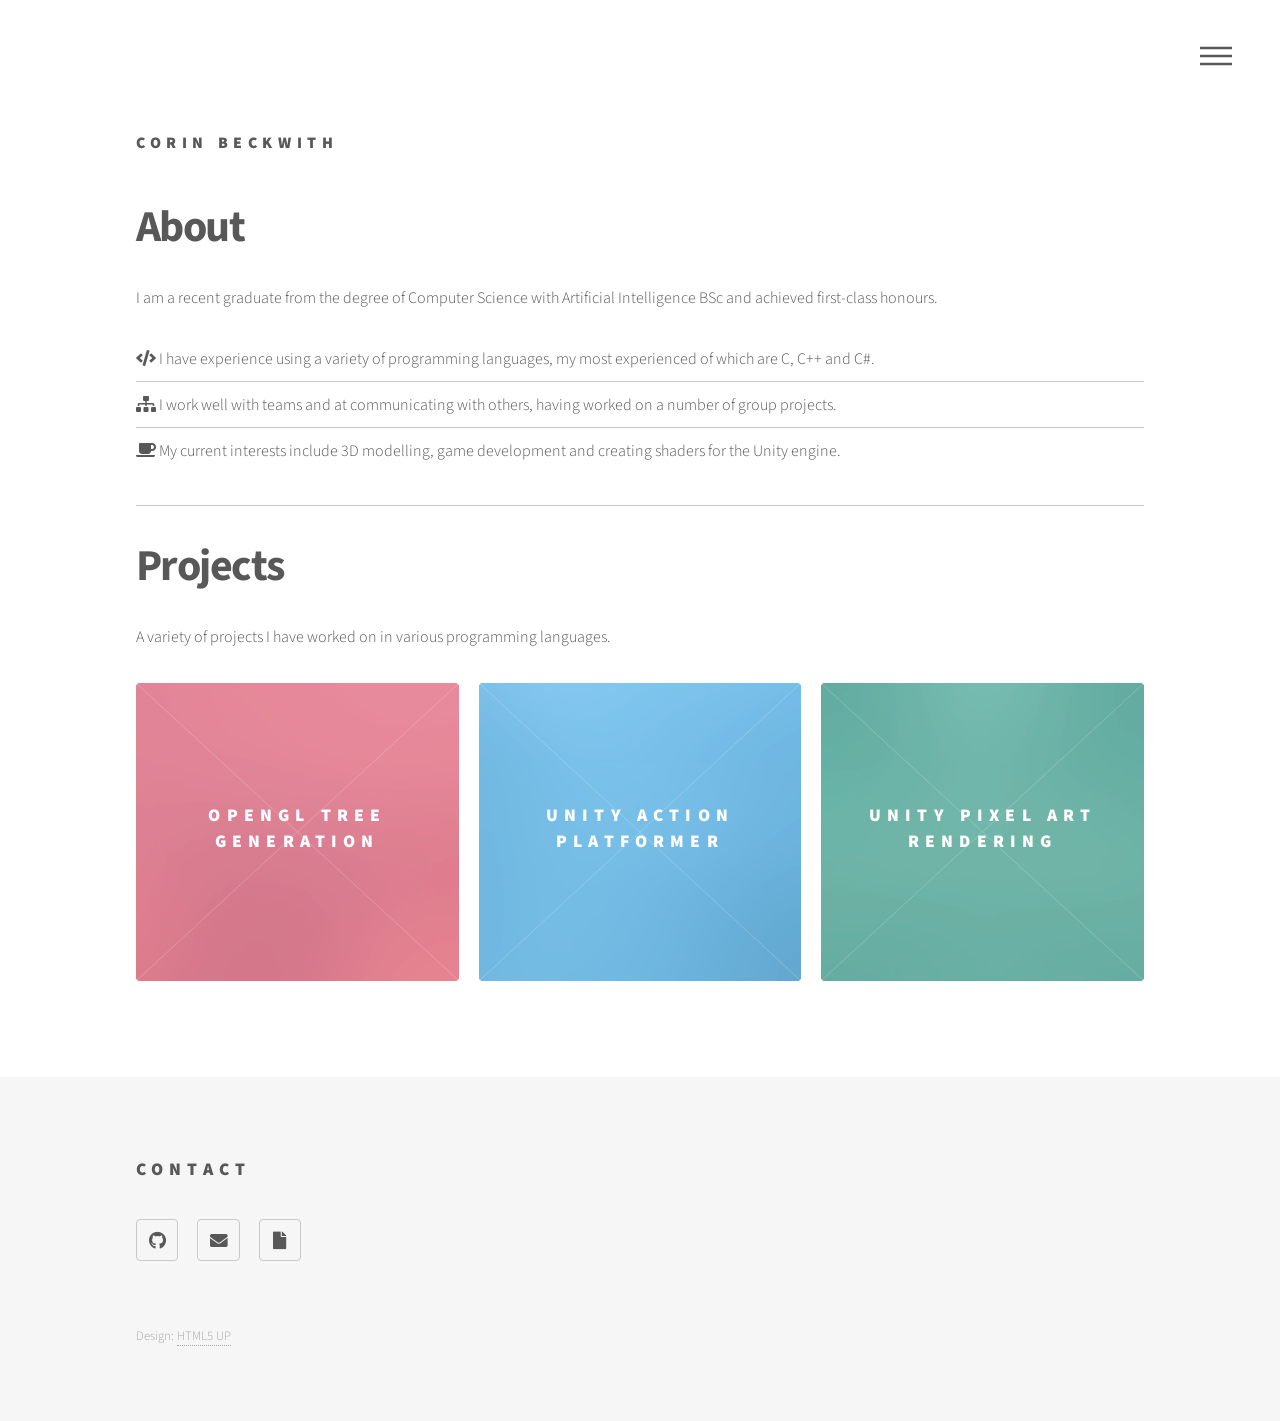
==== commit 7915d072: "Added descriptions for projects" ====
--- a/index.html
+++ b/index.html
@@ -40,7 +40,9 @@
 						<h2>Menu</h2>
 						<ul>
 							<li><a href="index.html">Home</a></li>
-							<li><a href="contact.html">Contact</a></li>
+							<li><a href="project1.html">OpenGL Tree Generation</a></li>
+							<li><a href="project2.html">Unity Action Platformer</a></li>
+							<li><a href="project3.html">Unity Pixel Art Rendering</a></li>
 						</ul>
 					</nav>
 
@@ -49,10 +51,10 @@
 						<div class="inner">
 							<header>
 								<h1>About<br /></h1>
-								<p>I recently graduated my Computer Science with Artificial Intelligence BSc with honours class 1 and am now currently seeking employment.</p>
+								<p>I am a recent graduate from the degree of Computer Science with Artificial Intelligence BSc and achieved first-class honours.</p>
 									<ul class="alt">
 										<li><i class="icon solid fa-code"></i> I have experience using a variety of programming languages, my most experienced of which are C, C++ and C#.</li>
-										<li><i class="icon solid fa-sitemap"></i> I work well with teams and at communicating with others, having worked on many group projects throughout my degree.</li>
+										<li><i class="icon solid fa-sitemap"></i> I work well with teams and at communicating with others, having worked on a number of group projects.</li>
 										<li><i class="icon solid fa-coffee"></i> My current interests include 3D modelling, game development and creating shaders for the Unity engine.</li> 
 									</ul>
 								<hr />
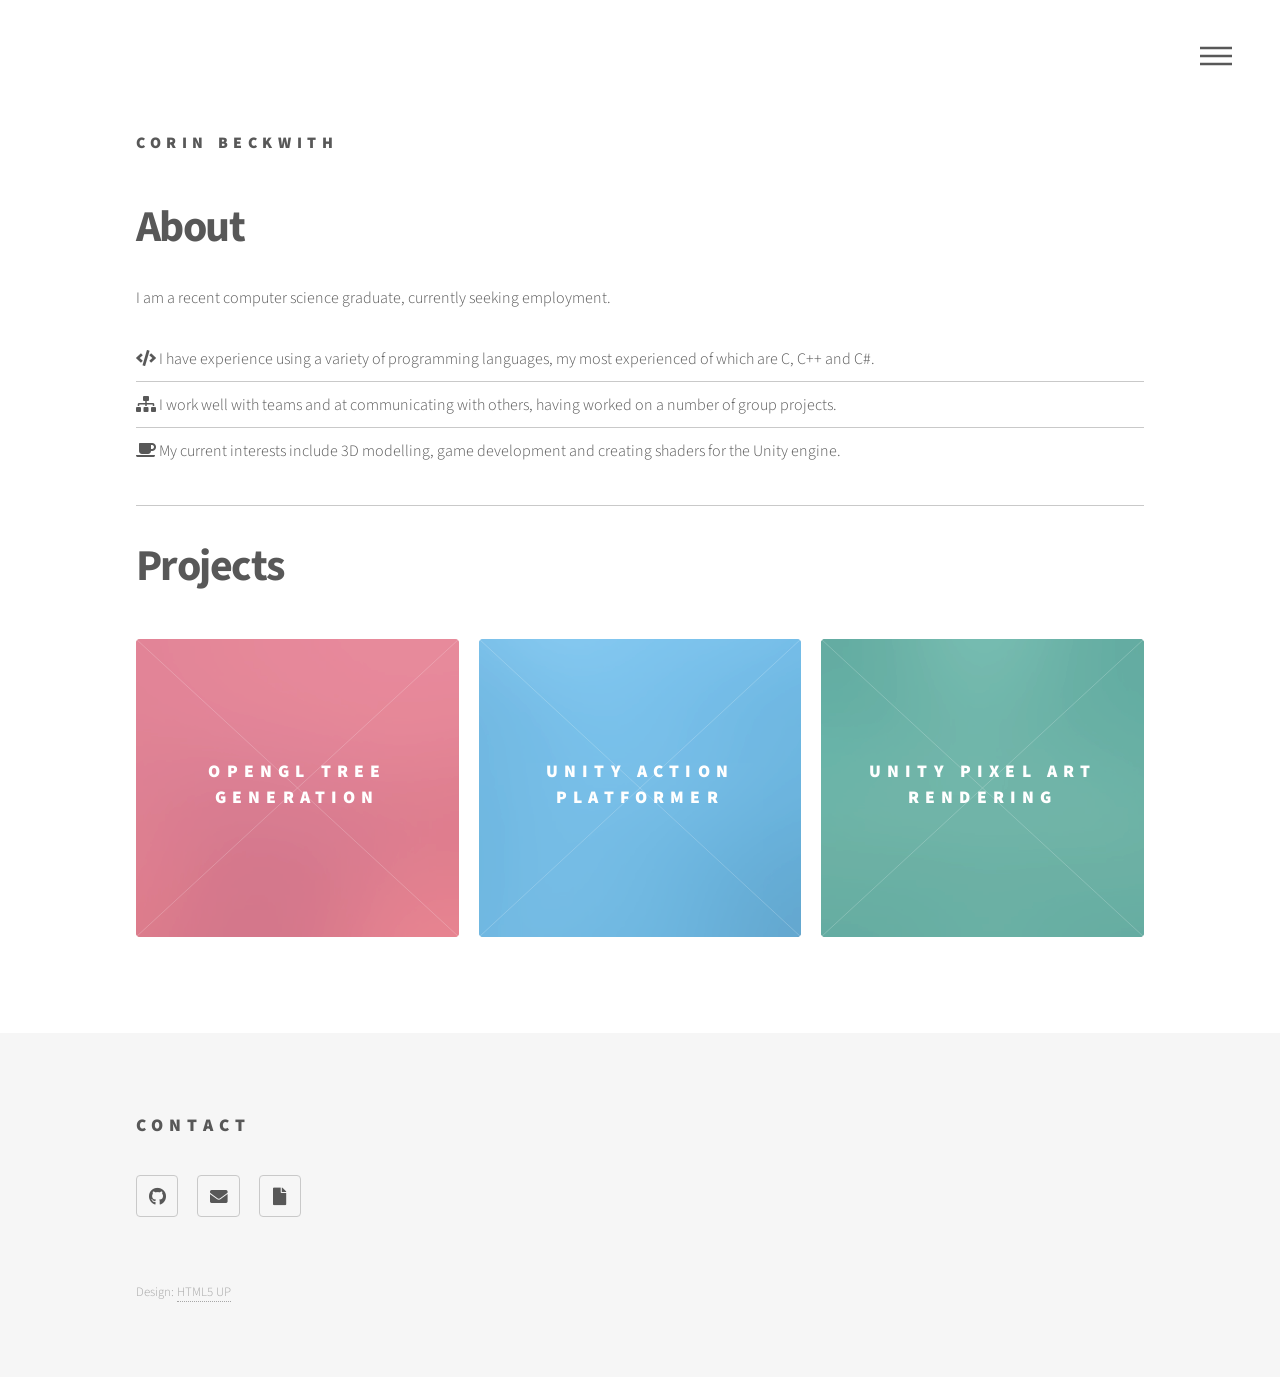
==== commit 20689cc1: "Updated some phrasing" ====
--- a/index.html
+++ b/index.html
@@ -51,7 +51,7 @@
 						<div class="inner">
 							<header>
 								<h1>About<br /></h1>
-								<p>I am a recent graduate from the degree of Computer Science with Artificial Intelligence BSc and achieved first-class honours.</p>
+								<p>I am a recent computer science graduate, currently seeking employment.</p>
 									<ul class="alt">
 										<li><i class="icon solid fa-code"></i> I have experience using a variety of programming languages, my most experienced of which are C, C++ and C#.</li>
 										<li><i class="icon solid fa-sitemap"></i> I work well with teams and at communicating with others, having worked on a number of group projects.</li>
@@ -59,7 +59,7 @@
 									</ul>
 								<hr />
 								<h1>Projects<br /></h1>
-								<p>A variety of projects I have worked on in various programming languages.</p>
+								<p></p>
 							</header>
 							<section class="tiles">
 								<article class="style1">
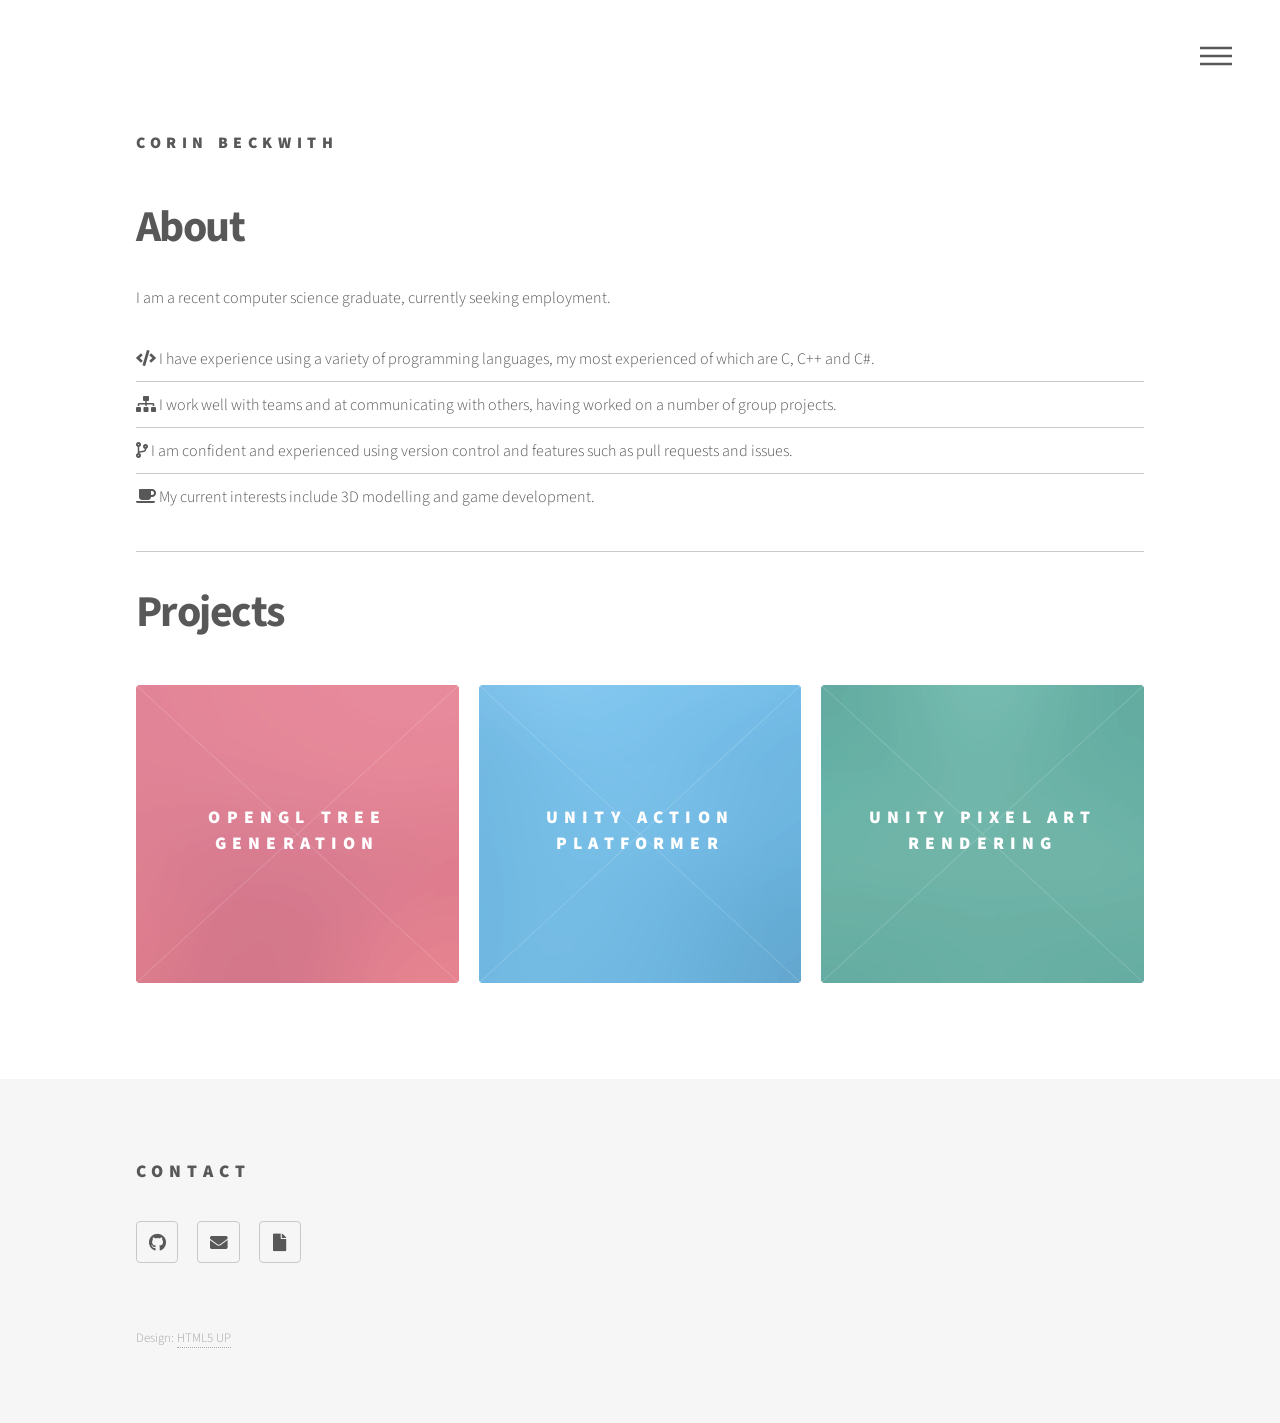
==== commit 1e953a15: "Added some more descriptions and improved wording." ====
--- a/index.html
+++ b/index.html
@@ -55,7 +55,8 @@
 									<ul class="alt">
 										<li><i class="icon solid fa-code"></i> I have experience using a variety of programming languages, my most experienced of which are C, C++ and C#.</li>
 										<li><i class="icon solid fa-sitemap"></i> I work well with teams and at communicating with others, having worked on a number of group projects.</li>
-										<li><i class="icon solid fa-coffee"></i> My current interests include 3D modelling, game development and creating shaders for the Unity engine.</li> 
+										<li><i class="icon solid fa-code-branch"></i> I am confident and experienced using version control and features such as pull requests and issues.</li>
+										<li><i class="icon solid fa-coffee"></i> My current interests include 3D modelling and game development.</li> 
 									</ul>
 								<hr />
 								<h1>Projects<br /></h1>
